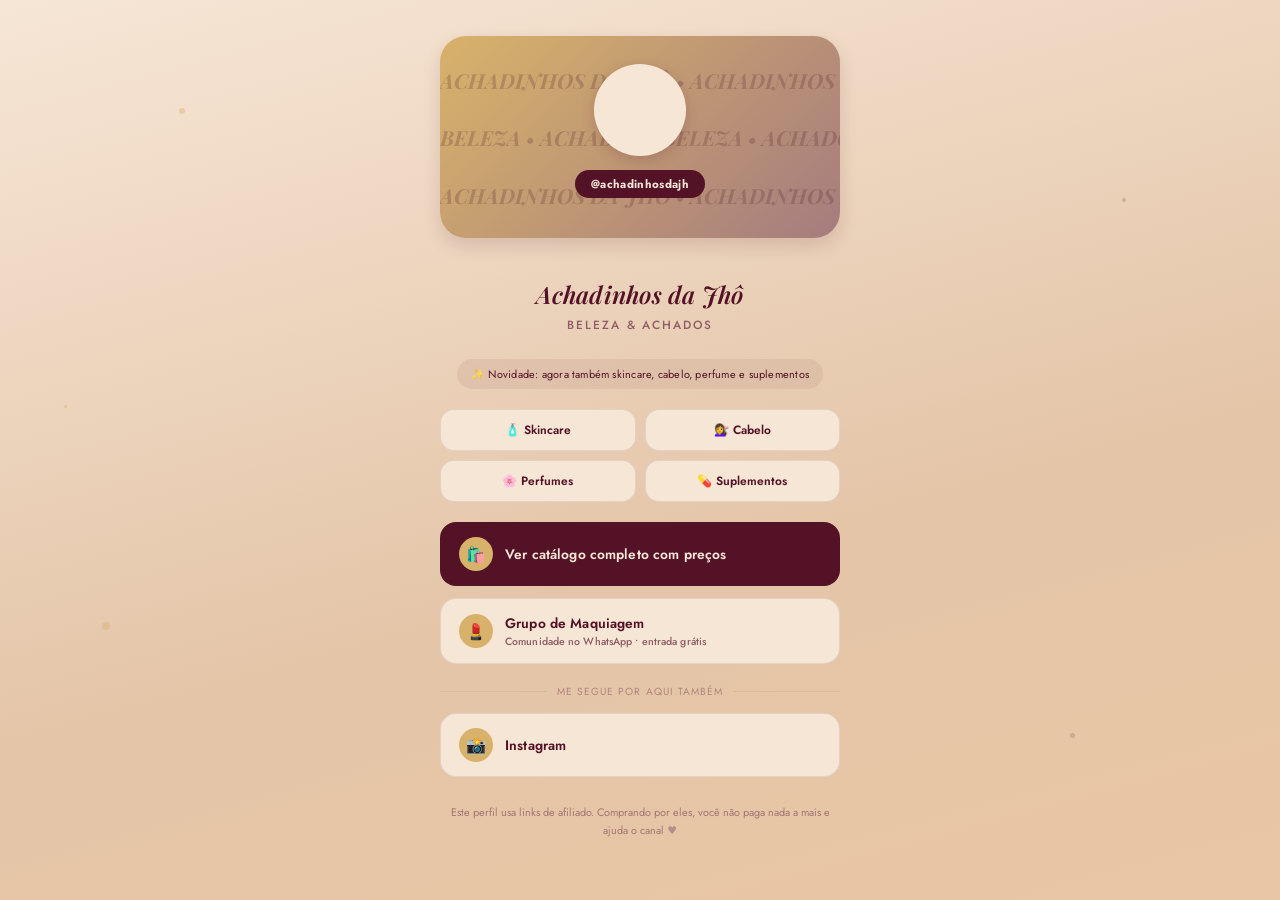
==== links.html @ 8ac6ec31 "Update links.html" ====
<!DOCTYPE html>
<html lang="pt-br">
<head>
<meta charset="UTF-8">
<meta name="viewport" content="width=device-width, initial-scale=1.0">
<title>Links</title>
<link rel="icon" href="logo.svg" type="image/svg+xml">
<link rel="stylesheet" href="https://fonts.googleapis.com/css2?family=Playfair+Display:ital,wght@0,600;0,700;1,600&family=Jost:wght@400;500;600&display=swap">
<style>
  :root {
    --rose: #a57c7e;
    --clay: #8d5c64;
    --sand: #e4c5a8;
    --burgundy: #541226;
    --burgundy-deep: #3f0e1d;
    --cream: #f6e6d6;
    --gold: #d8b26a;
  }
  * { box-sizing: border-box; }
  body {
    margin: 0;
    min-height: 100vh;
    font-family: 'Jost', 'Segoe UI', system-ui, -apple-system, Roboto, sans-serif;
    background: linear-gradient(165deg, var(--cream) 0%, var(--sand) 60%, #e9c6a4 100%);
    display: flex;
    justify-content: center;
    padding: 36px 18px 40px;
    position: relative;
    overflow-x: hidden;
  }

  /* particulas flutuantes decorativas */
  .sparkle {
    position: fixed;
    border-radius: 50%;
    background: var(--gold);
    opacity: 0.4;
    pointer-events: none;
    animation: floaty 7s ease-in-out infinite;
  }
  .sparkle.s1 { width: 6px; height: 6px; top: 12%; left: 14%; animation-delay: 0s; }
  .sparkle.s2 { width: 4px; height: 4px; top: 22%; right: 12%; animation-delay: 1.4s; background: var(--rose); }
  .sparkle.s3 { width: 8px; height: 8px; bottom: 30%; left: 8%; animation-delay: 2.6s; }
  .sparkle.s4 { width: 5px; height: 5px; bottom: 18%; right: 16%; animation-delay: .8s; background: var(--rose); }
  .sparkle.s5 { width: 3px; height: 3px; top: 45%; left: 5%; animation-delay: 3.5s; }
  @keyframes floaty {
    0%, 100% { transform: translateY(0) scale(1); opacity: 0.4; }
    50% { transform: translateY(-16px) scale(1.3); opacity: 0.75; }
  }

  .wrap { max-width: 400px; width: 100%; text-align: center; position: relative; z-index: 1; }

  /* cartao hero — leve, sem sombra pesada */
  .hero-card {
    position: relative;
    border-radius: 26px;
    overflow: hidden;
    background: linear-gradient(135deg, var(--gold) 0%, var(--rose) 100%);
    padding: 28px 0 40px;
    margin-bottom: 40px;
    box-shadow: 0 8px 18px rgba(84,18,38,0.14);
    opacity: 0;
    animation: cardIn .6s ease forwards;
  }
  .marquee-track {
    position: absolute;
    inset: 0;
    display: flex;
    flex-direction: column;
    justify-content: space-evenly;
    opacity: 0.2;
    pointer-events: none;
  }
  .marquee-row { display: flex; white-space: nowrap; animation: scrollX 16s linear infinite; }
  .marquee-row.reverse { animation-direction: reverse; animation-duration: 20s; }
  .marquee-row span {
    font-family: 'Playfair Display', serif;
    font-style: italic;
    font-weight: 700;
    font-size: 1.3rem;
    color: var(--burgundy-deep);
    padding-right: 28px;
  }
  @keyframes scrollX {
    0% { transform: translateX(0); }
    100% { transform: translateX(-50%); }
  }

  .avatar-ring {
    position: relative;
    width: 92px; height: 92px;
    margin: 0 auto 14px;
    border-radius: 50%;
    background: var(--cream);
    padding: 4px;
    box-shadow: 0 4px 14px rgba(84,18,38,0.18);
    animation: pulseRing 3s ease-in-out infinite;
  }
  @keyframes pulseRing {
    0%, 100% { box-shadow: 0 4px 14px rgba(84,18,38,0.18), 0 0 0 0 rgba(84,18,38,0.12); }
    50% { box-shadow: 0 4px 14px rgba(84,18,38,0.18), 0 0 0 9px rgba(84,18,38,0); }
  }
  .avatar-ring-inner {
    width: 100%; height: 100%;
    border-radius: 50%;
    background: var(--cream);
    display: flex; align-items: center; justify-content: center;
  }
  .avatar-ring-inner img { width: 58%; height: 58%; object-fit: contain; }

  .handle-badge {
    display: inline-block;
    background: var(--burgundy);
    color: var(--cream);
    font-weight: 700;
    font-size: 0.72rem;
    letter-spacing: 0.03em;
    padding: 6px 16px;
    border-radius: 999px;
    position: relative;
    z-index: 2;
  }

  h1 {
    color: var(--burgundy);
    font-family: 'Playfair Display', serif;
    font-style: italic;
    font-size: 1.5rem;
    font-weight: 600;
    margin: 20px 0 6px;
    letter-spacing: 0.01em;
    opacity: 0;
    animation: fadeUp .5s ease forwards;
    animation-delay: .1s;
  }
  p.sub {
    color: var(--clay);
    font-size: 0.74rem;
    letter-spacing: 0.16em;
    text-transform: uppercase;
    margin: 0 0 26px;
    font-weight: 500;
    opacity: 0;
    animation: fadeUp .5s ease forwards;
    animation-delay: .18s;
  }

  @keyframes fadeUp {
    from { opacity: 0; transform: translateY(10px); }
    to { opacity: 1; transform: translateY(0); }
  }
  @keyframes cardIn {
    from { opacity: 0; transform: scale(0.96); }
    to { opacity: 1; transform: scale(1); }
  }

  a.link-btn {
    display: flex;
    align-items: center;
    gap: 12px;
    background: var(--cream);
    color: var(--burgundy);
    text-decoration: none;
    padding: 14px 18px;
    border: 1px solid rgba(84, 18, 38, 0.1);
    border-radius: 16px;
    font-size: 0.86rem;
    font-weight: 600;
    letter-spacing: 0.01em;
    margin-bottom: 12px;
    text-align: left;
    position: relative;
    transition: transform .15s ease, background .15s ease;
    opacity: 0;
    animation: fadeUp .5s ease forwards;
  }
  a.link-btn:hover {
    background: #fbf1e6;
    transform: translateY(-2px);
  }
  a.link-btn .icon {
    width: 34px; height: 34px;
    min-width: 34px;
    border-radius: 50%;
    background: var(--gold);
    display: flex; align-items: center; justify-content: center;
    font-size: 1rem;
  }
  a.link-btn .label-sub {
    display: block;
    font-size: 0.66rem;
    font-weight: 500;
    color: var(--clay);
    text-transform: none;
    letter-spacing: 0.01em;
    margin-top: 1px;
  }
  a.link-btn.primary {
    background: var(--burgundy);
    color: var(--cream);
    border-color: transparent;
  }
  a.link-btn.primary .icon { background: var(--gold); }
  a.link-btn.primary .label-sub { color: var(--sand); }

  .divider {
    display: flex; align-items: center; gap: 10px;
    color: var(--clay);
    opacity: 0.6;
    font-size: 0.64rem;
    letter-spacing: 0.1em;
    text-transform: uppercase;
    margin: 20px 0 14px;
  }
  .divider::before, .divider::after {
    content: ""; flex: 1; height: 1px;
    background: rgba(84,18,38,0.12);
  }

  footer {
    color: var(--clay);
    opacity: 0.75;
    font-size: 0.68rem;
    margin-top: 26px;
    line-height: 1.7;
  }
  footer .heart { color: var(--rose); }

  .niche-banner {
    display: inline-block;
    background: rgba(84, 18, 38, 0.07);
    color: var(--burgundy);
    font-size: 0.68rem;
    letter-spacing: 0.02em;
    padding: 7px 14px;
    border-radius: 999px;
    margin-bottom: 20px;
    opacity: 0;
    animation: fadeUp .5s ease forwards;
    animation-delay: .24s;
  }

  .cat-grid {
    display: grid;
    grid-template-columns: 1fr 1fr;
    gap: 9px;
    margin-bottom: 20px;
  }
  a.cat-chip {
    display: flex;
    align-items: center;
    justify-content: center;
    gap: 7px;
    background: var(--cream);
    color: var(--burgundy);
    text-decoration: none;
    padding: 11px 8px;
    border: 1px solid rgba(84, 18, 38, 0.1);
    border-radius: 14px;
    font-size: 0.75rem;
    font-weight: 600;
    transition: transform .15s ease, background .15s ease;
    opacity: 0;
    animation: fadeUp .5s ease forwards;
  }
  a.cat-chip:hover {
    background: #fbf1e6;
    transform: translateY(-2px);
  }
</style>
</head>
<body>
  <div class="sparkle s1"></div>
  <div class="sparkle s2"></div>
  <div class="sparkle s3"></div>
  <div class="sparkle s4"></div>
  <div class="sparkle s5"></div>

  <div class="wrap">
    <div class="hero-card">
      <div class="marquee-track">
        <div class="marquee-row"><span>ACHADINHOS DA JHÔ • ACHADINHOS DA JHÔ • </span><span>ACHADINHOS DA JHÔ • ACHADINHOS DA JHÔ • </span></div>
        <div class="marquee-row reverse"><span>BELEZA • ACHADOS • BELEZA • ACHADOS • </span><span>BELEZA • ACHADOS • BELEZA • ACHADOS • </span></div>
        <div class="marquee-row"><span>ACHADINHOS DA JHÔ • ACHADINHOS DA JHÔ • </span><span>ACHADINHOS DA JHÔ • ACHADINHOS DA JHÔ • </span></div>
      </div>

      <div class="avatar-ring">
        <div class="avatar-ring-inner">
          <img src="logo-header.svg" alt="Logo">
        </div>
      </div>
      <span class="handle-badge" id="handle-badge">@achadinhosdajho</span>
    </div>

    <h1 id="site-name">Achadinhos da Jhô</h1>
    <p class="sub">beleza &amp; achados</p>

    <div class="niche-banner">✨ Novidade: agora também skincare, cabelo, perfume e suplementos</div>

    <div class="cat-grid">
      <a class="cat-chip" style="animation-delay:.30s" href="index.html?cat=skincare">🧴 Skincare</a>
      <a class="cat-chip" style="animation-delay:.35s" href="index.html?cat=cabelo">💇‍♀️ Cabelo</a>
      <a class="cat-chip" style="animation-delay:.40s" href="index.html?cat=perfume">🌸 Perfumes</a>
      <a class="cat-chip" style="animation-delay:.45s" href="index.html?cat=suplementos">💊 Suplementos</a>
    </div>

    <a class="link-btn primary" style="animation-delay:.5s" id="link-site" href="index.html">
      <span class="icon">🛍️</span>
      <span>Ver catálogo completo com preços</span>
    </a>
    <a class="link-btn" style="animation-delay:.56s" id="link-whatsapp" href="#" target="_blank">
      <span class="icon">💄</span>
      <span>Grupo de Maquiagem<span class="label-sub">Comunidade no WhatsApp • entrada grátis</span></span>
    </a>

    <div class="divider">me segue por aqui também</div>

    <a class="link-btn" style="animation-delay:.62s" id="link-instagram" href="#" target="_blank">
      <span class="icon">📸</span> Instagram
    </a>
    <a class="link-btn" style="animation-delay:.68s" id="link-tiktok" href="#" target="_blank">
      <span class="icon">🎀</span> TikTok
    </a>

    <footer>Este perfil usa links de afiliado. Comprando por eles, você não paga nada a mais e ajuda o canal <span class="heart">♥</span></footer>
  </div>

<script src="config.js"></script>
<script>
  document.getElementById("site-name").textContent = SITE_CONFIG.siteName;
  document.getElementById("link-whatsapp").href = SITE_CONFIG.whatsappGroupUrl;
  document.getElementById("link-instagram").href = SITE_CONFIG.instagramUrl;
  var handleFromName = "@" + (SITE_CONFIG.siteName || "achadinhosdajho").toLowerCase().replace(/[^a-z0-9]/g, "");
  document.getElementById("handle-badge").textContent = handleFromName;

  var tiktokBtn = document.getElementById("link-tiktok");
  tiktokBtn.style.display = "none";
  if (SITE_CONFIG.tiktokUrl && SITE_CONFIG.tiktokUrl.indexOf("COLOQUE-SEU-USUARIO-AQUI") === -1) {
    tiktokBtn.href = SITE_CONFIG.tiktokUrl;
    tiktokBtn.style.display = "flex";
  }
</script>
</body>
</html>
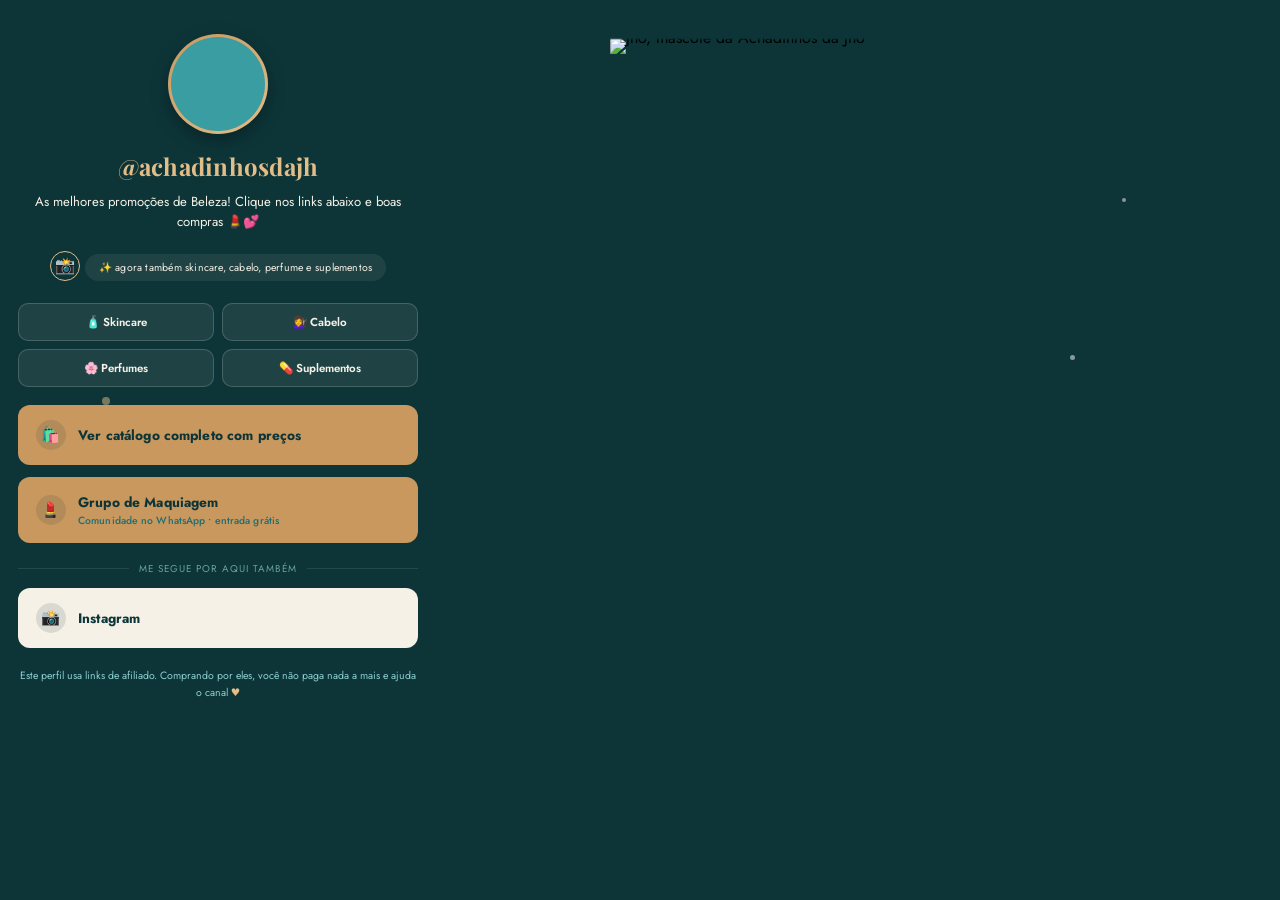
==== commit e170d962: "Update links.html" ====
--- a/links.html
+++ b/links.html
@@ -8,141 +8,101 @@
 <link rel="stylesheet" href="https://fonts.googleapis.com/css2?family=Playfair+Display:ital,wght@0,600;0,700;1,600&family=Jost:wght@400;500;600&display=swap">
 <style>
   :root {
-    --rose: #a57c7e;
-    --clay: #8d5c64;
-    --sand: #e4c5a8;
-    --burgundy: #541226;
-    --burgundy-deep: #3f0e1d;
-    --cream: #f6e6d6;
-    --gold: #d8b26a;
+    --teal-deep: #0d3538;
+    --teal: #1f6e73;
+    --teal-mid: #3a9da2;
+    --teal-light: #8ecfd1;
+    --gold: #c9985f;
+    --gold-light: #e3bd88;
+    --cream: #f6f1e6;
+    --ink: #0c2426;
   }
   * { box-sizing: border-box; }
   body {
     margin: 0;
     min-height: 100vh;
     font-family: 'Jost', 'Segoe UI', system-ui, -apple-system, Roboto, sans-serif;
-    background: linear-gradient(165deg, var(--cream) 0%, var(--sand) 60%, #e9c6a4 100%);
+    background: var(--teal-deep);
     display: flex;
     justify-content: center;
-    padding: 36px 18px 40px;
+    padding: 34px 18px 0;
     position: relative;
     overflow-x: hidden;
   }
 
-  /* particulas flutuantes decorativas */
   .sparkle {
     position: fixed;
     border-radius: 50%;
-    background: var(--gold);
-    opacity: 0.4;
+    background: var(--gold-light);
+    opacity: 0.5;
     pointer-events: none;
     animation: floaty 7s ease-in-out infinite;
   }
   .sparkle.s1 { width: 6px; height: 6px; top: 12%; left: 14%; animation-delay: 0s; }
-  .sparkle.s2 { width: 4px; height: 4px; top: 22%; right: 12%; animation-delay: 1.4s; background: var(--rose); }
-  .sparkle.s3 { width: 8px; height: 8px; bottom: 30%; left: 8%; animation-delay: 2.6s; }
-  .sparkle.s4 { width: 5px; height: 5px; bottom: 18%; right: 16%; animation-delay: .8s; background: var(--rose); }
-  .sparkle.s5 { width: 3px; height: 3px; top: 45%; left: 5%; animation-delay: 3.5s; }
+  .sparkle.s2 { width: 4px; height: 4px; top: 22%; right: 12%; animation-delay: 1.4s; background: #fff; }
+  .sparkle.s3 { width: 8px; height: 8px; bottom: 55%; left: 8%; animation-delay: 2.6s; }
+  .sparkle.s4 { width: 5px; height: 5px; bottom: 60%; right: 16%; animation-delay: .8s; background: #fff; }
   @keyframes floaty {
-    0%, 100% { transform: translateY(0) scale(1); opacity: 0.4; }
-    50% { transform: translateY(-16px) scale(1.3); opacity: 0.75; }
+    0%, 100% { transform: translateY(0) scale(1); opacity: 0.5; }
+    50% { transform: translateY(-16px) scale(1.3); opacity: 0.85; }
   }
 
   .wrap { max-width: 400px; width: 100%; text-align: center; position: relative; z-index: 1; }
 
-  /* cartao hero — leve, sem sombra pesada */
-  .hero-card {
-    position: relative;
-    border-radius: 26px;
-    overflow: hidden;
-    background: linear-gradient(135deg, var(--gold) 0%, var(--rose) 100%);
-    padding: 28px 0 40px;
-    margin-bottom: 40px;
-    box-shadow: 0 8px 18px rgba(84,18,38,0.14);
+  /* avatar circular com o video dela */
+  .avatar-ring {
+    width: 100px; height: 100px;
+    margin: 0 auto 16px;
+    border-radius: 50%;
+    padding: 3px;
+    background: linear-gradient(140deg, var(--gold), var(--gold-light));
+    box-shadow: 0 6px 18px rgba(0,0,0,0.3);
     opacity: 0;
     animation: cardIn .6s ease forwards;
-  }
-  .marquee-track {
-    position: absolute;
-    inset: 0;
-    display: flex;
-    flex-direction: column;
-    justify-content: space-evenly;
-    opacity: 0.2;
-    pointer-events: none;
-  }
-  .marquee-row { display: flex; white-space: nowrap; animation: scrollX 16s linear infinite; }
-  .marquee-row.reverse { animation-direction: reverse; animation-duration: 20s; }
-  .marquee-row span {
-    font-family: 'Playfair Display', serif;
-    font-style: italic;
-    font-weight: 700;
-    font-size: 1.3rem;
-    color: var(--burgundy-deep);
-    padding-right: 28px;
-  }
-  @keyframes scrollX {
-    0% { transform: translateX(0); }
-    100% { transform: translateX(-50%); }
-  }
-
-  .avatar-ring {
-    position: relative;
-    width: 92px; height: 92px;
-    margin: 0 auto 14px;
-    border-radius: 50%;
-    background: var(--cream);
-    padding: 4px;
-    box-shadow: 0 4px 14px rgba(84,18,38,0.18);
-    animation: pulseRing 3s ease-in-out infinite;
-  }
-  @keyframes pulseRing {
-    0%, 100% { box-shadow: 0 4px 14px rgba(84,18,38,0.18), 0 0 0 0 rgba(84,18,38,0.12); }
-    50% { box-shadow: 0 4px 14px rgba(84,18,38,0.18), 0 0 0 9px rgba(84,18,38,0); }
   }
   .avatar-ring-inner {
     width: 100%; height: 100%;
     border-radius: 50%;
-    background: var(--cream);
-    display: flex; align-items: center; justify-content: center;
-  }
-  .avatar-ring-inner img { width: 58%; height: 58%; object-fit: contain; }
-
-  .handle-badge {
-    display: inline-block;
-    background: var(--burgundy);
+    overflow: hidden;
+    background: var(--teal-mid);
+  }
+  .avatar-ring-inner video {
+    width: 100%; height: 100%;
+    object-fit: cover;
+  }
+
+  h1 {
+    color: var(--gold-light);
+    font-family: 'Playfair Display', serif;
+    font-weight: 700;
+    font-size: 1.5rem;
+    margin: 0 0 10px;
+    letter-spacing: 0.01em;
+    opacity: 0;
+    animation: fadeUp .5s ease forwards;
+    animation-delay: .12s;
+  }
+  p.sub {
     color: var(--cream);
-    font-weight: 700;
-    font-size: 0.72rem;
-    letter-spacing: 0.03em;
-    padding: 6px 16px;
-    border-radius: 999px;
-    position: relative;
-    z-index: 2;
-  }
-
-  h1 {
-    color: var(--burgundy);
-    font-family: 'Playfair Display', serif;
-    font-style: italic;
-    font-size: 1.5rem;
-    font-weight: 600;
-    margin: 20px 0 6px;
-    letter-spacing: 0.01em;
-    opacity: 0;
-    animation: fadeUp .5s ease forwards;
-    animation-delay: .1s;
-  }
-  p.sub {
-    color: var(--clay);
-    font-size: 0.74rem;
-    letter-spacing: 0.16em;
-    text-transform: uppercase;
-    margin: 0 0 26px;
-    font-weight: 500;
-    opacity: 0;
+    opacity: 0;
+    font-size: 0.82rem;
+    line-height: 1.55;
+    margin: 0 0 18px;
+    font-weight: 400;
     animation: fadeUp .5s ease forwards;
     animation-delay: .18s;
+  }
+  .ig-icon {
+    display: inline-flex;
+    width: 30px; height: 30px;
+    border-radius: 50%;
+    border: 1.5px solid var(--gold-light);
+    align-items: center; justify-content: center;
+    color: var(--gold-light);
+    margin-bottom: 22px;
+    opacity: 0;
+    animation: fadeUp .5s ease forwards;
+    animation-delay: .22s;
   }
 
   @keyframes fadeUp {
@@ -150,7 +110,7 @@
     to { opacity: 1; transform: translateY(0); }
   }
   @keyframes cardIn {
-    from { opacity: 0; transform: scale(0.96); }
+    from { opacity: 0; transform: scale(0.9); }
     to { opacity: 1; transform: scale(1); }
   }
 
@@ -158,14 +118,13 @@
     display: flex;
     align-items: center;
     gap: 12px;
-    background: var(--cream);
-    color: var(--burgundy);
+    background: var(--gold);
+    color: var(--teal-deep);
     text-decoration: none;
-    padding: 14px 18px;
-    border: 1px solid rgba(84, 18, 38, 0.1);
-    border-radius: 16px;
+    padding: 15px 18px;
+    border-radius: 12px;
     font-size: 0.86rem;
-    font-weight: 600;
+    font-weight: 700;
     letter-spacing: 0.01em;
     margin-bottom: 12px;
     text-align: left;
@@ -175,97 +134,110 @@
     animation: fadeUp .5s ease forwards;
   }
   a.link-btn:hover {
-    background: #fbf1e6;
+    background: var(--gold-light);
     transform: translateY(-2px);
   }
   a.link-btn .icon {
-    width: 34px; height: 34px;
-    min-width: 34px;
-    border-radius: 50%;
-    background: var(--gold);
+    width: 30px; height: 30px;
+    min-width: 30px;
+    border-radius: 50%;
+    background: rgba(13,53,56,0.12);
     display: flex; align-items: center; justify-content: center;
-    font-size: 1rem;
+    font-size: 0.95rem;
   }
   a.link-btn .label-sub {
     display: block;
-    font-size: 0.66rem;
+    font-size: 0.65rem;
     font-weight: 500;
-    color: var(--clay);
+    color: var(--teal);
     text-transform: none;
     letter-spacing: 0.01em;
     margin-top: 1px;
   }
-  a.link-btn.primary {
-    background: var(--burgundy);
-    color: var(--cream);
-    border-color: transparent;
-  }
-  a.link-btn.primary .icon { background: var(--gold); }
-  a.link-btn.primary .label-sub { color: var(--sand); }
+  a.link-btn.secondary {
+    background: var(--cream);
+  }
 
   .divider {
     display: flex; align-items: center; gap: 10px;
-    color: var(--clay);
-    opacity: 0.6;
-    font-size: 0.64rem;
+    color: var(--teal-light);
+    opacity: 0.7;
+    font-size: 0.62rem;
     letter-spacing: 0.1em;
     text-transform: uppercase;
-    margin: 20px 0 14px;
+    margin: 18px 0 12px;
   }
   .divider::before, .divider::after {
     content: ""; flex: 1; height: 1px;
-    background: rgba(84,18,38,0.12);
-  }
-
-  footer {
-    color: var(--clay);
-    opacity: 0.75;
-    font-size: 0.68rem;
-    margin-top: 26px;
-    line-height: 1.7;
-  }
-  footer .heart { color: var(--rose); }
+    background: rgba(246,241,230,0.15);
+  }
 
   .niche-banner {
     display: inline-block;
-    background: rgba(84, 18, 38, 0.07);
-    color: var(--burgundy);
-    font-size: 0.68rem;
+    background: rgba(246, 241, 230, 0.08);
+    color: var(--cream);
+    font-size: 0.66rem;
     letter-spacing: 0.02em;
-    padding: 7px 14px;
+    padding: 6px 14px;
     border-radius: 999px;
-    margin-bottom: 20px;
-    opacity: 0;
-    animation: fadeUp .5s ease forwards;
-    animation-delay: .24s;
+    margin-bottom: 16px;
+    opacity: 0;
+    animation: fadeUp .5s ease forwards;
+    animation-delay: .26s;
   }
 
   .cat-grid {
     display: grid;
     grid-template-columns: 1fr 1fr;
-    gap: 9px;
-    margin-bottom: 20px;
+    gap: 8px;
+    margin-bottom: 18px;
   }
   a.cat-chip {
     display: flex;
     align-items: center;
     justify-content: center;
-    gap: 7px;
-    background: var(--cream);
-    color: var(--burgundy);
+    gap: 6px;
+    background: rgba(246, 241, 230, 0.08);
+    color: var(--cream);
     text-decoration: none;
-    padding: 11px 8px;
-    border: 1px solid rgba(84, 18, 38, 0.1);
-    border-radius: 14px;
-    font-size: 0.75rem;
+    padding: 10px 8px;
+    border: 1px solid rgba(246, 241, 230, 0.18);
+    border-radius: 10px;
+    font-size: 0.72rem;
     font-weight: 600;
     transition: transform .15s ease, background .15s ease;
     opacity: 0;
     animation: fadeUp .5s ease forwards;
   }
   a.cat-chip:hover {
-    background: #fbf1e6;
+    background: rgba(246, 241, 230, 0.16);
     transform: translateY(-2px);
+  }
+
+  footer {
+    color: var(--teal-light);
+    font-size: 0.66rem;
+    margin: 20px 0 18px;
+    line-height: 1.6;
+    position: relative;
+    z-index: 2;
+  }
+  footer .heart { color: var(--gold-light); }
+
+  /* mascote no rodape, tipo um personagem "de pe" na cena */
+  .mascot-wrap {
+    width: 100%;
+    max-width: 460px;
+    margin: 4px auto 0;
+    position: relative;
+    line-height: 0;
+  }
+  .mascot-wrap img {
+    display: block;
+    width: 100%;
+    height: auto;
+    -webkit-mask-image: linear-gradient(to bottom, transparent 0%, #000 14%);
+    mask-image: linear-gradient(to bottom, transparent 0%, #000 14%);
   }
 </style>
 </head>
@@ -274,28 +246,21 @@
   <div class="sparkle s2"></div>
   <div class="sparkle s3"></div>
   <div class="sparkle s4"></div>
-  <div class="sparkle s5"></div>
 
   <div class="wrap">
-    <div class="hero-card">
-      <div class="marquee-track">
-        <div class="marquee-row"><span>ACHADINHOS DA JHÔ • ACHADINHOS DA JHÔ • </span><span>ACHADINHOS DA JHÔ • ACHADINHOS DA JHÔ • </span></div>
-        <div class="marquee-row reverse"><span>BELEZA • ACHADOS • BELEZA • ACHADOS • </span><span>BELEZA • ACHADOS • BELEZA • ACHADOS • </span></div>
-        <div class="marquee-row"><span>ACHADINHOS DA JHÔ • ACHADINHOS DA JHÔ • </span><span>ACHADINHOS DA JHÔ • ACHADINHOS DA JHÔ • </span></div>
+    <div class="avatar-ring">
+      <div class="avatar-ring-inner">
+        <video autoplay muted loop playsinline poster="mascote-jho.jpg">
+          <source src="mascote-jho.mp4" type="video/mp4">
+        </video>
       </div>
-
-      <div class="avatar-ring">
-        <div class="avatar-ring-inner">
-          <img src="logo-header.svg" alt="Logo">
-        </div>
-      </div>
-      <span class="handle-badge" id="handle-badge">@achadinhosdajho</span>
     </div>
 
-    <h1 id="site-name">Achadinhos da Jhô</h1>
-    <p class="sub">beleza &amp; achados</p>
-
-    <div class="niche-banner">✨ Novidade: agora também skincare, cabelo, perfume e suplementos</div>
+    <h1 id="site-name">@achadinhosdajho</h1>
+    <p class="sub">As melhores promoções de Beleza! Clique nos links abaixo e boas compras 💄💕</p>
+    <span class="ig-icon" id="link-instagram-icon">📸</span>
+
+    <div class="niche-banner">✨ agora também skincare, cabelo, perfume e suplementos</div>
 
     <div class="cat-grid">
       <a class="cat-chip" style="animation-delay:.30s" href="index.html?cat=skincare">🧴 Skincare</a>
@@ -304,7 +269,7 @@
       <a class="cat-chip" style="animation-delay:.45s" href="index.html?cat=suplementos">💊 Suplementos</a>
     </div>
 
-    <a class="link-btn primary" style="animation-delay:.5s" id="link-site" href="index.html">
+    <a class="link-btn" style="animation-delay:.5s" id="link-site" href="index.html">
       <span class="icon">🛍️</span>
       <span>Ver catálogo completo com preços</span>
     </a>
@@ -315,23 +280,26 @@
 
     <div class="divider">me segue por aqui também</div>
 
-    <a class="link-btn" style="animation-delay:.62s" id="link-instagram" href="#" target="_blank">
+    <a class="link-btn secondary" style="animation-delay:.62s" id="link-instagram" href="#" target="_blank">
       <span class="icon">📸</span> Instagram
     </a>
-    <a class="link-btn" style="animation-delay:.68s" id="link-tiktok" href="#" target="_blank">
+    <a class="link-btn secondary" style="animation-delay:.68s" id="link-tiktok" href="#" target="_blank">
       <span class="icon">🎀</span> TikTok
     </a>
 
     <footer>Este perfil usa links de afiliado. Comprando por eles, você não paga nada a mais e ajuda o canal <span class="heart">♥</span></footer>
   </div>
 
+  <div class="mascot-wrap">
+    <img src="mascote-jho.jpg" alt="Jhô, mascote da Achadinhos da Jhô">
+  </div>
+
 <script src="config.js"></script>
 <script>
-  document.getElementById("site-name").textContent = SITE_CONFIG.siteName;
+  document.getElementById("site-name").textContent = "@" + (SITE_CONFIG.siteName || "achadinhosdajho").toLowerCase().replace(/[^a-z0-9]/g, "");
   document.getElementById("link-whatsapp").href = SITE_CONFIG.whatsappGroupUrl;
   document.getElementById("link-instagram").href = SITE_CONFIG.instagramUrl;
-  var handleFromName = "@" + (SITE_CONFIG.siteName || "achadinhosdajho").toLowerCase().replace(/[^a-z0-9]/g, "");
-  document.getElementById("handle-badge").textContent = handleFromName;
+  document.getElementById("link-instagram-icon").onclick = function(){ window.open(SITE_CONFIG.instagramUrl, "_blank"); };
 
   var tiktokBtn = document.getElementById("link-tiktok");
   tiktokBtn.style.display = "none";
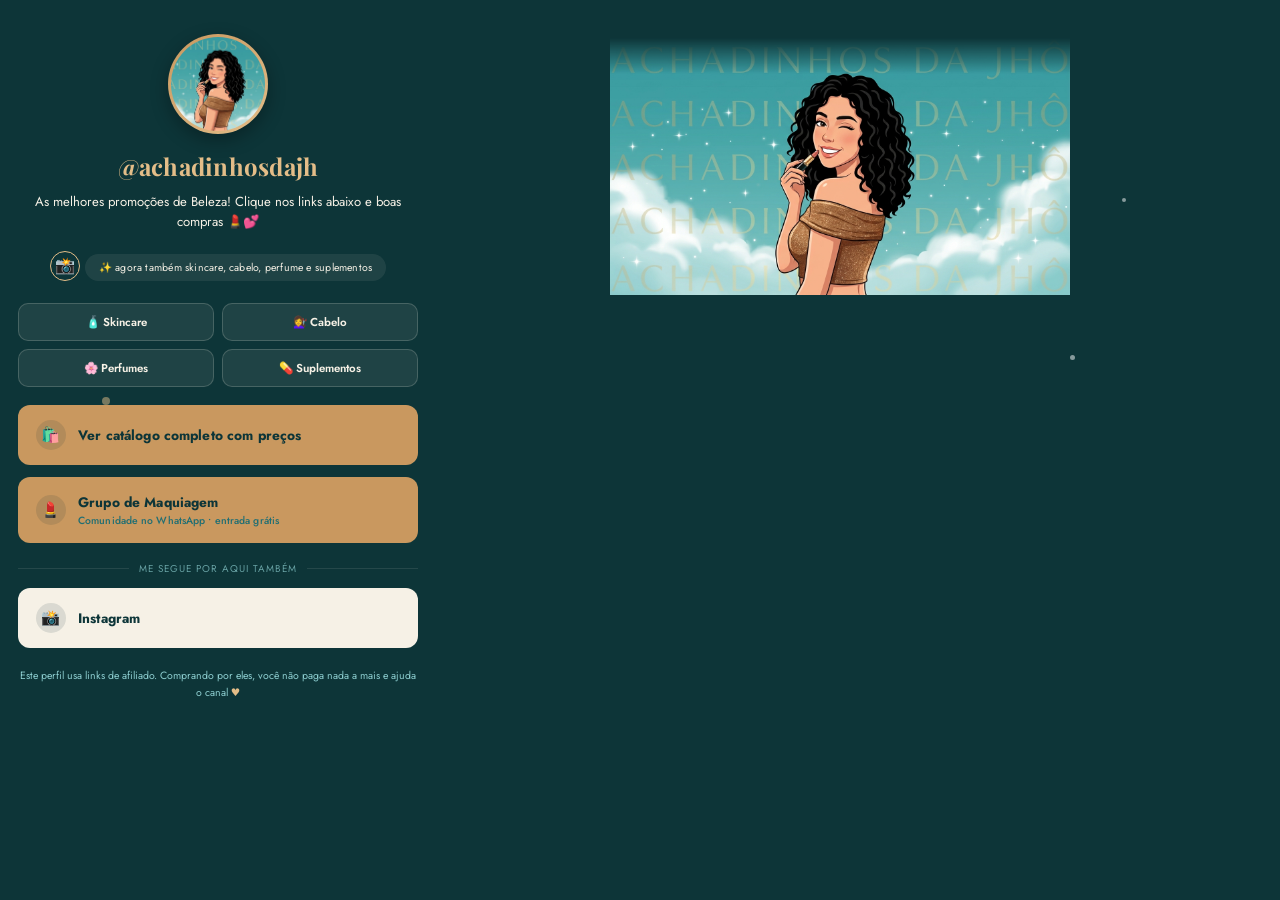
==== commit 81a85aee: "Update links.html" ====
--- a/links.html
+++ b/links.html
@@ -250,8 +250,8 @@
   <div class="wrap">
     <div class="avatar-ring">
       <div class="avatar-ring-inner">
-        <video autoplay muted loop playsinline poster="mascote-jho.jpg">
-          <source src="mascote-jho.mp4" type="video/mp4">
+        <video autoplay muted loop playsinline poster="Woman_holding_makeup_product_202608261349.jpeg">
+          <source src="Woman_applying_lipstick_and_winking_202608261352.mp4" type="video/mp4">
         </video>
       </div>
     </div>
@@ -291,7 +291,7 @@
   </div>
 
   <div class="mascot-wrap">
-    <img src="mascote-jho.jpg" alt="Jhô, mascote da Achadinhos da Jhô">
+    <img src="Woman_holding_makeup_product_202608261349.jpeg" alt="Jhô, mascote da Achadinhos da Jhô">
   </div>
 
 <script src="config.js"></script>
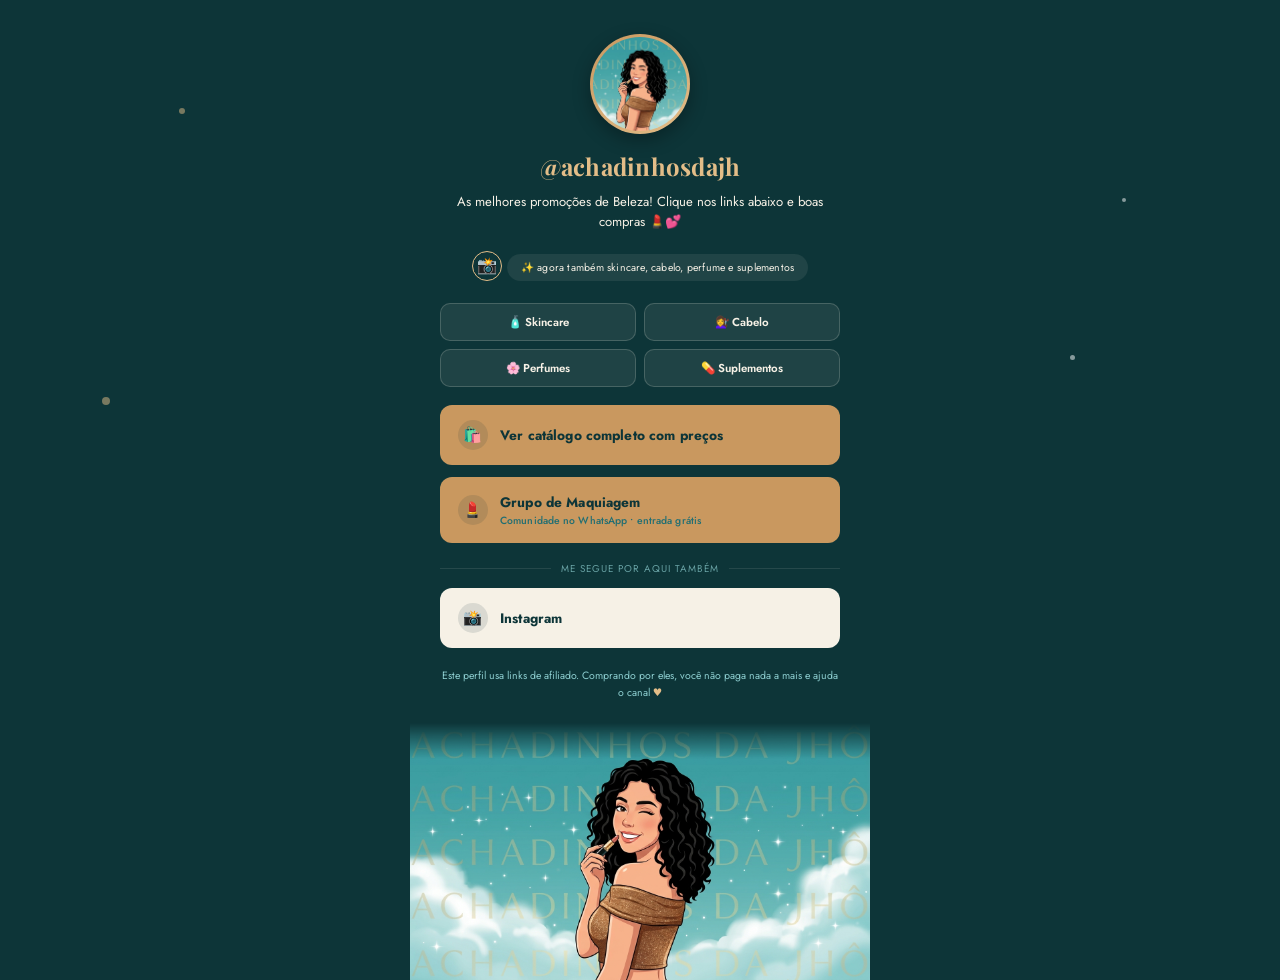
==== commit 976ce71f: "Update links.html" ====
--- a/links.html
+++ b/links.html
@@ -24,7 +24,9 @@
     font-family: 'Jost', 'Segoe UI', system-ui, -apple-system, Roboto, sans-serif;
     background: var(--teal-deep);
     display: flex;
-    justify-content: center;
+    flex-direction: column;
+    align-items: center;
+    justify-content: flex-start;
     padding: 34px 18px 0;
     position: relative;
     overflow-x: hidden;
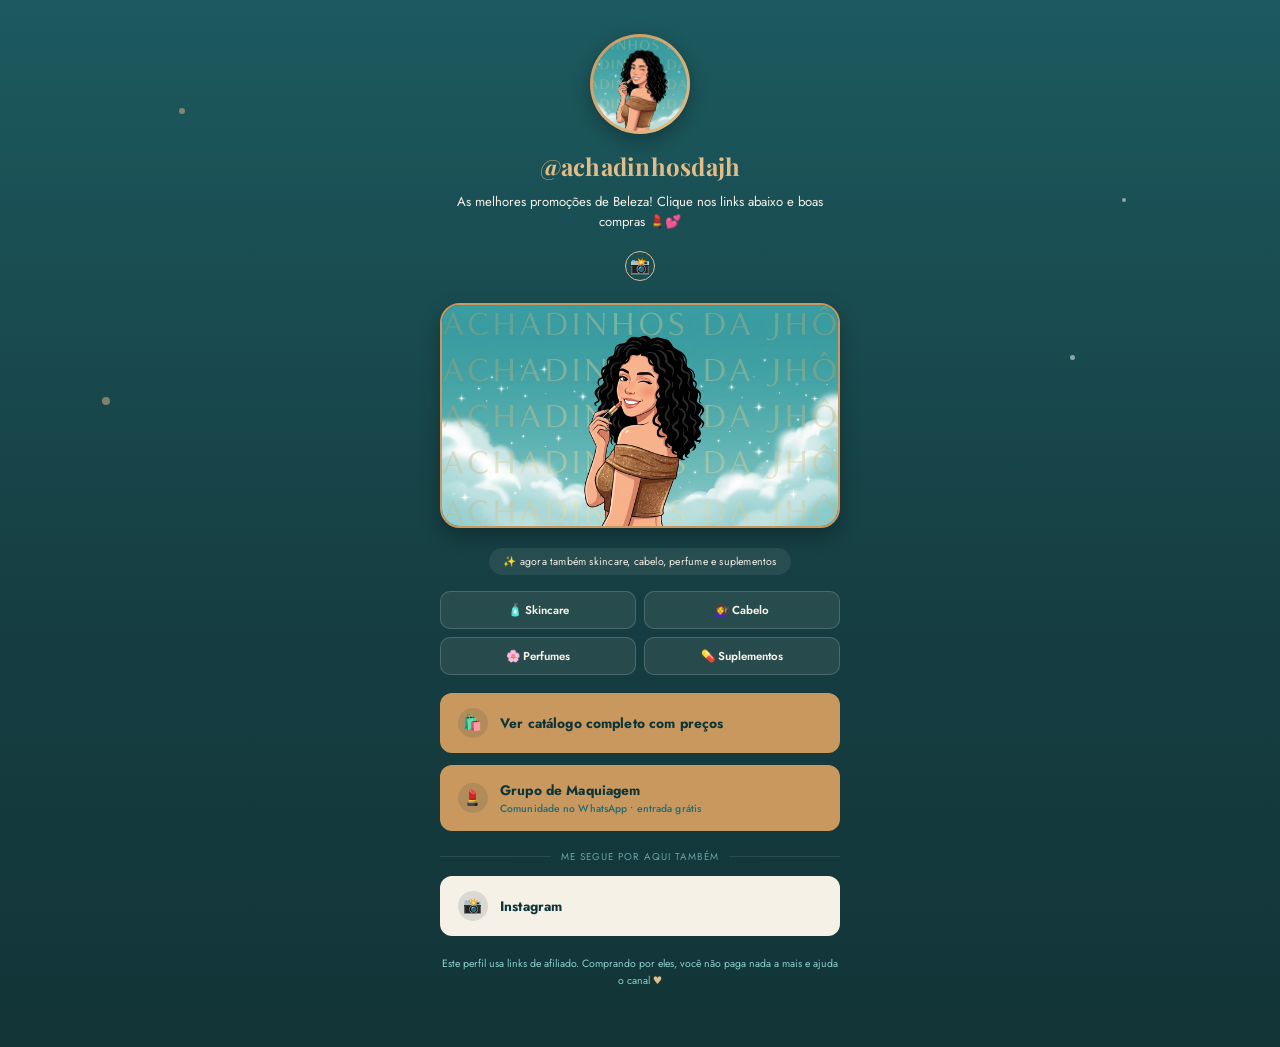
==== commit 2b16d2d9: "Update links.html" ====
--- a/links.html
+++ b/links.html
@@ -22,12 +22,12 @@
     margin: 0;
     min-height: 100vh;
     font-family: 'Jost', 'Segoe UI', system-ui, -apple-system, Roboto, sans-serif;
-    background: var(--teal-deep);
+    background: linear-gradient(180deg, #1c5a5f 0%, #163f43 55%, #123437 100%);
     display: flex;
     flex-direction: column;
     align-items: center;
     justify-content: flex-start;
-    padding: 34px 18px 0;
+    padding: 34px 18px 40px;
     position: relative;
     overflow-x: hidden;
   }
@@ -226,20 +226,23 @@
   }
   footer .heart { color: var(--gold-light); }
 
-  /* mascote no rodape, tipo um personagem "de pe" na cena */
-  .mascot-wrap {
+  /* mascote integrada no fluxo, como um banner da marca */
+  .mascot-card {
     width: 100%;
-    max-width: 460px;
-    margin: 4px auto 0;
-    position: relative;
+    border-radius: 20px;
+    overflow: hidden;
+    margin-bottom: 20px;
+    border: 2px solid var(--gold);
+    box-shadow: 0 8px 20px rgba(0,0,0,0.28);
+    opacity: 0;
+    animation: fadeUp .5s ease forwards;
+    animation-delay: .28s;
     line-height: 0;
   }
-  .mascot-wrap img {
+  .mascot-card img {
     display: block;
     width: 100%;
     height: auto;
-    -webkit-mask-image: linear-gradient(to bottom, transparent 0%, #000 14%);
-    mask-image: linear-gradient(to bottom, transparent 0%, #000 14%);
   }
 </style>
 </head>
@@ -262,6 +265,10 @@
     <p class="sub">As melhores promoções de Beleza! Clique nos links abaixo e boas compras 💄💕</p>
     <span class="ig-icon" id="link-instagram-icon">📸</span>
 
+    <div class="mascot-card">
+      <img src="Woman_holding_makeup_product_202608261349.jpeg" alt="Jhô, mascote da Achadinhos da Jhô">
+    </div>
+
     <div class="niche-banner">✨ agora também skincare, cabelo, perfume e suplementos</div>
 
     <div class="cat-grid">
@@ -292,10 +299,6 @@
     <footer>Este perfil usa links de afiliado. Comprando por eles, você não paga nada a mais e ajuda o canal <span class="heart">♥</span></footer>
   </div>
 
-  <div class="mascot-wrap">
-    <img src="Woman_holding_makeup_product_202608261349.jpeg" alt="Jhô, mascote da Achadinhos da Jhô">
-  </div>
-
 <script src="config.js"></script>
 <script>
   document.getElementById("site-name").textContent = "@" + (SITE_CONFIG.siteName || "achadinhosdajho").toLowerCase().replace(/[^a-z0-9]/g, "");
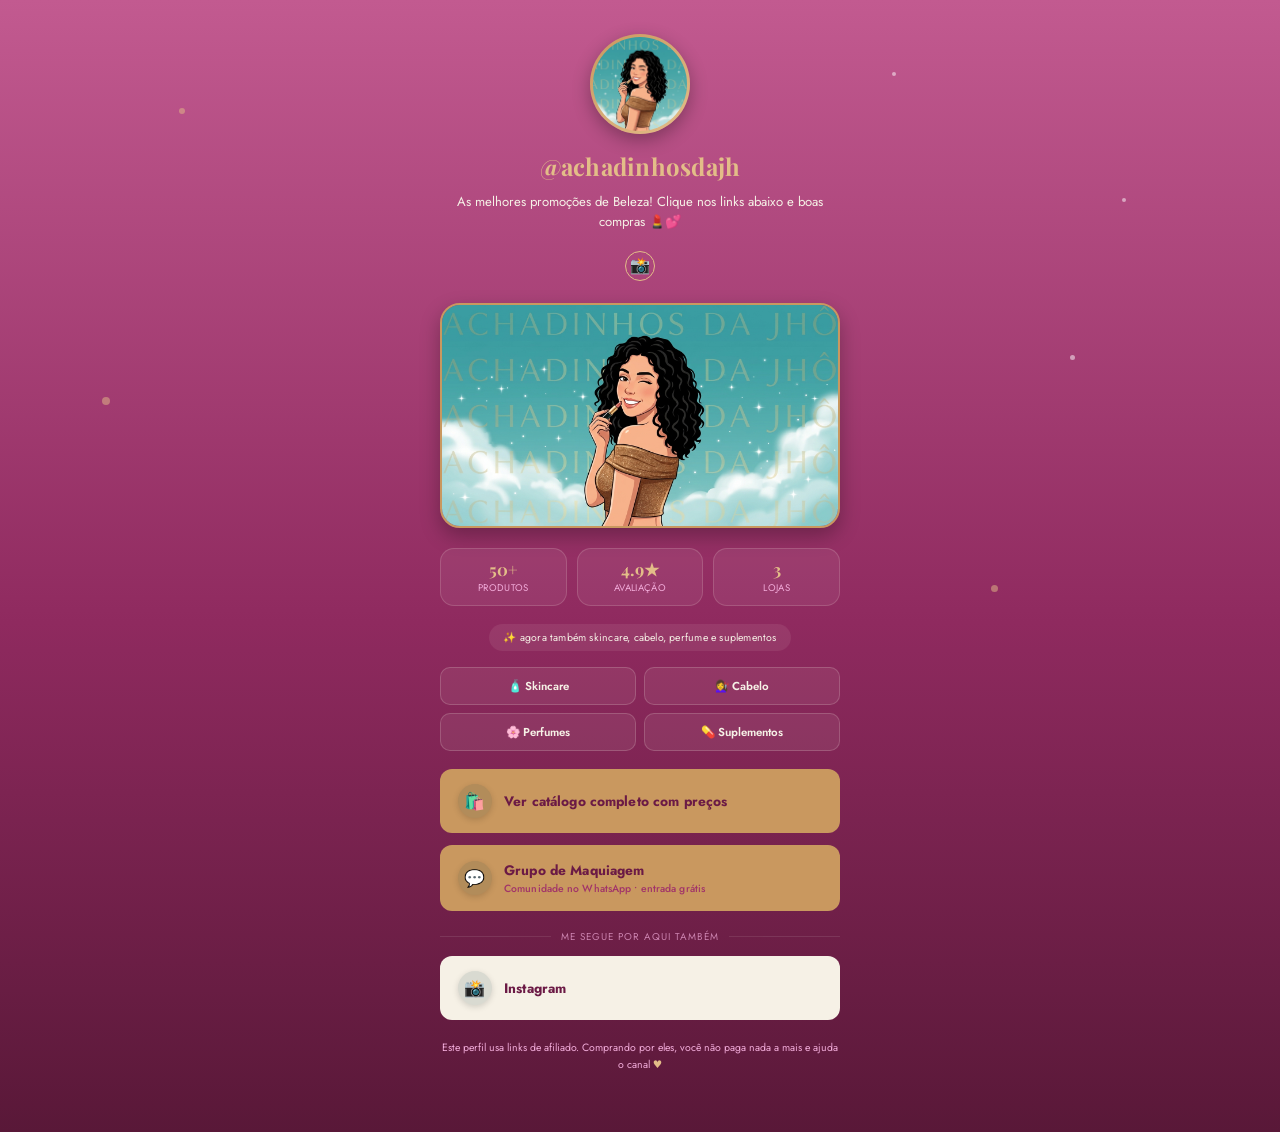
==== commit fb6738f2: "Update links.html" ====
--- a/links.html
+++ b/links.html
@@ -8,21 +8,21 @@
 <link rel="stylesheet" href="https://fonts.googleapis.com/css2?family=Playfair+Display:ital,wght@0,600;0,700;1,600&family=Jost:wght@400;500;600&display=swap">
 <style>
   :root {
-    --teal-deep: #0d3538;
-    --teal: #1f6e73;
-    --teal-mid: #3a9da2;
-    --teal-light: #8ecfd1;
+    --teal-deep: #6b1a45;
+    --teal: #a13369;
+    --teal-mid: #c4508a;
+    --teal-light: #f3addb;
     --gold: #c9985f;
     --gold-light: #e3bd88;
     --cream: #f6f1e6;
-    --ink: #0c2426;
+    --ink: #3a0f27;
   }
   * { box-sizing: border-box; }
   body {
     margin: 0;
     min-height: 100vh;
     font-family: 'Jost', 'Segoe UI', system-ui, -apple-system, Roboto, sans-serif;
-    background: linear-gradient(180deg, #1c5a5f 0%, #163f43 55%, #123437 100%);
+    background: linear-gradient(180deg, #c25a90 0%, #8f2a5f 55%, #591838 100%);
     display: flex;
     flex-direction: column;
     align-items: center;
@@ -44,6 +44,8 @@
   .sparkle.s2 { width: 4px; height: 4px; top: 22%; right: 12%; animation-delay: 1.4s; background: #fff; }
   .sparkle.s3 { width: 8px; height: 8px; bottom: 55%; left: 8%; animation-delay: 2.6s; }
   .sparkle.s4 { width: 5px; height: 5px; bottom: 60%; right: 16%; animation-delay: .8s; background: #fff; }
+  .sparkle.s5 { width: 7px; height: 7px; top: 65%; right: 22%; animation-delay: 1.9s; }
+  .sparkle.s6 { width: 4px; height: 4px; top: 8%; right: 30%; animation-delay: 3.1s; background: #fff; }
   @keyframes floaty {
     0%, 100% { transform: translateY(0) scale(1); opacity: 0.5; }
     50% { transform: translateY(-16px) scale(1.3); opacity: 0.85; }
@@ -140,13 +142,18 @@
     transform: translateY(-2px);
   }
   a.link-btn .icon {
-    width: 30px; height: 30px;
-    min-width: 30px;
+    width: 34px; height: 34px;
+    min-width: 34px;
     border-radius: 50%;
     background: rgba(13,53,56,0.12);
     display: flex; align-items: center; justify-content: center;
-    font-size: 0.95rem;
-  }
+    font-size: 1.05rem;
+    box-shadow: 0 2px 6px rgba(0,0,0,0.15);
+  }
+  .icon-shop { background: linear-gradient(135deg, var(--teal-deep), var(--teal)); color: var(--gold-light); }
+  .icon-whatsapp { background: linear-gradient(135deg, #25d366, #128c4c); color: #fff; }
+  .icon-instagram { background: linear-gradient(135deg, #f58529, #dd2a7b, #8134af, #515bd4); color: #fff; }
+  .icon-tiktok { background: linear-gradient(135deg, #000, #333); color: #fff; }
   a.link-btn .label-sub {
     display: block;
     font-size: 0.65rem;
@@ -186,6 +193,38 @@
     opacity: 0;
     animation: fadeUp .5s ease forwards;
     animation-delay: .26s;
+  }
+
+  .stats-row {
+    display: flex;
+    justify-content: center;
+    gap: 10px;
+    margin-bottom: 18px;
+    opacity: 0;
+    animation: fadeUp .5s ease forwards;
+    animation-delay: .24s;
+  }
+  .stat-pill {
+    flex: 1;
+    background: rgba(246, 241, 230, 0.07);
+    border: 1px solid rgba(246, 241, 230, 0.16);
+    border-radius: 14px;
+    padding: 10px 6px;
+  }
+  .stat-pill strong {
+    display: block;
+    color: var(--gold-light);
+    font-family: 'Playfair Display', serif;
+    font-size: 1.05rem;
+    line-height: 1.2;
+  }
+  .stat-pill span {
+    display: block;
+    color: var(--teal-light);
+    font-size: 0.6rem;
+    letter-spacing: 0.04em;
+    text-transform: uppercase;
+    margin-top: 2px;
   }
 
   .cat-grid {
@@ -251,6 +290,8 @@
   <div class="sparkle s2"></div>
   <div class="sparkle s3"></div>
   <div class="sparkle s4"></div>
+  <div class="sparkle s5"></div>
+  <div class="sparkle s6"></div>
 
   <div class="wrap">
     <div class="avatar-ring">
@@ -269,6 +310,12 @@
       <img src="Woman_holding_makeup_product_202608261349.jpeg" alt="Jhô, mascote da Achadinhos da Jhô">
     </div>
 
+    <div class="stats-row">
+      <div class="stat-pill"><strong>50+</strong><span>Produtos</span></div>
+      <div class="stat-pill"><strong>4.9★</strong><span>Avaliação</span></div>
+      <div class="stat-pill"><strong>3</strong><span>Lojas</span></div>
+    </div>
+
     <div class="niche-banner">✨ agora também skincare, cabelo, perfume e suplementos</div>
 
     <div class="cat-grid">
@@ -279,21 +326,21 @@
     </div>
 
     <a class="link-btn" style="animation-delay:.5s" id="link-site" href="index.html">
-      <span class="icon">🛍️</span>
+      <span class="icon icon-shop">🛍️</span>
       <span>Ver catálogo completo com preços</span>
     </a>
     <a class="link-btn" style="animation-delay:.56s" id="link-whatsapp" href="#" target="_blank">
-      <span class="icon">💄</span>
+      <span class="icon icon-whatsapp">💬</span>
       <span>Grupo de Maquiagem<span class="label-sub">Comunidade no WhatsApp • entrada grátis</span></span>
     </a>
 
     <div class="divider">me segue por aqui também</div>
 
     <a class="link-btn secondary" style="animation-delay:.62s" id="link-instagram" href="#" target="_blank">
-      <span class="icon">📸</span> Instagram
+      <span class="icon icon-instagram">📸</span> Instagram
     </a>
     <a class="link-btn secondary" style="animation-delay:.68s" id="link-tiktok" href="#" target="_blank">
-      <span class="icon">🎀</span> TikTok
+      <span class="icon icon-tiktok">🎵</span> TikTok
     </a>
 
     <footer>Este perfil usa links de afiliado. Comprando por eles, você não paga nada a mais e ajuda o canal <span class="heart">♥</span></footer>
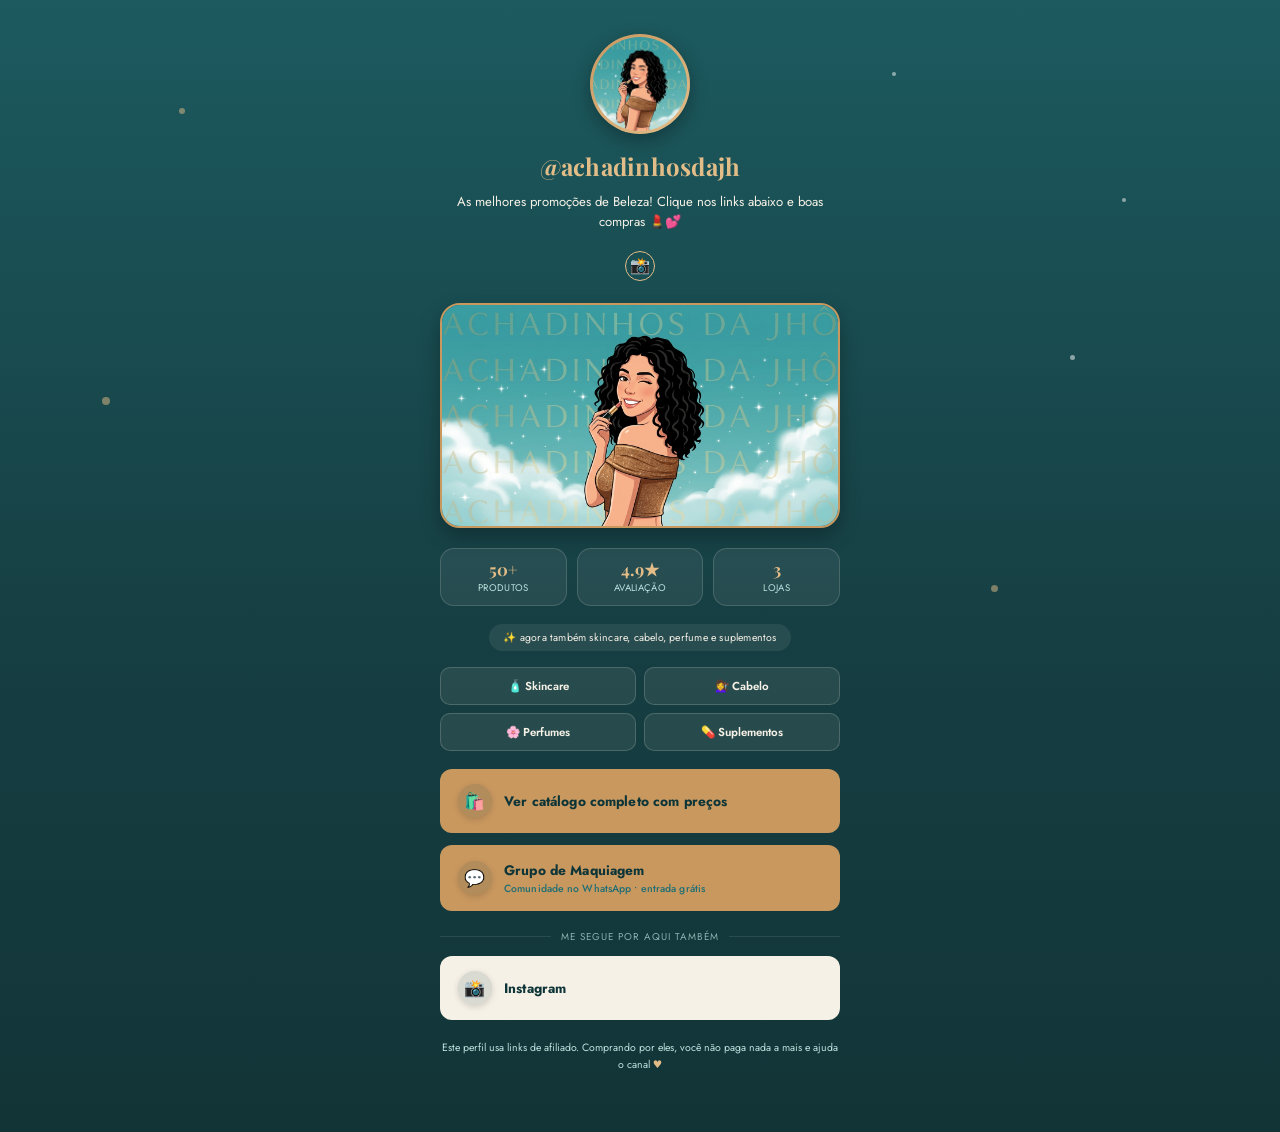
==== commit fde5ee66: "Update links.html" ====
--- a/links.html
+++ b/links.html
@@ -8,21 +8,21 @@
 <link rel="stylesheet" href="https://fonts.googleapis.com/css2?family=Playfair+Display:ital,wght@0,600;0,700;1,600&family=Jost:wght@400;500;600&display=swap">
 <style>
   :root {
-    --teal-deep: #6b1a45;
-    --teal: #a13369;
-    --teal-mid: #c4508a;
-    --teal-light: #f3addb;
+    --teal-deep: #0d3538;
+    --teal: #1f6e73;
+    --teal-mid: #3a9da2;
+    --teal-light: #bfe3e0;
     --gold: #c9985f;
     --gold-light: #e3bd88;
     --cream: #f6f1e6;
-    --ink: #3a0f27;
+    --ink: #12201f;
   }
   * { box-sizing: border-box; }
   body {
     margin: 0;
     min-height: 100vh;
     font-family: 'Jost', 'Segoe UI', system-ui, -apple-system, Roboto, sans-serif;
-    background: linear-gradient(180deg, #c25a90 0%, #8f2a5f 55%, #591838 100%);
+    background: linear-gradient(180deg, #1c5a5f 0%, #163f43 55%, #123437 100%);
     display: flex;
     flex-direction: column;
     align-items: center;
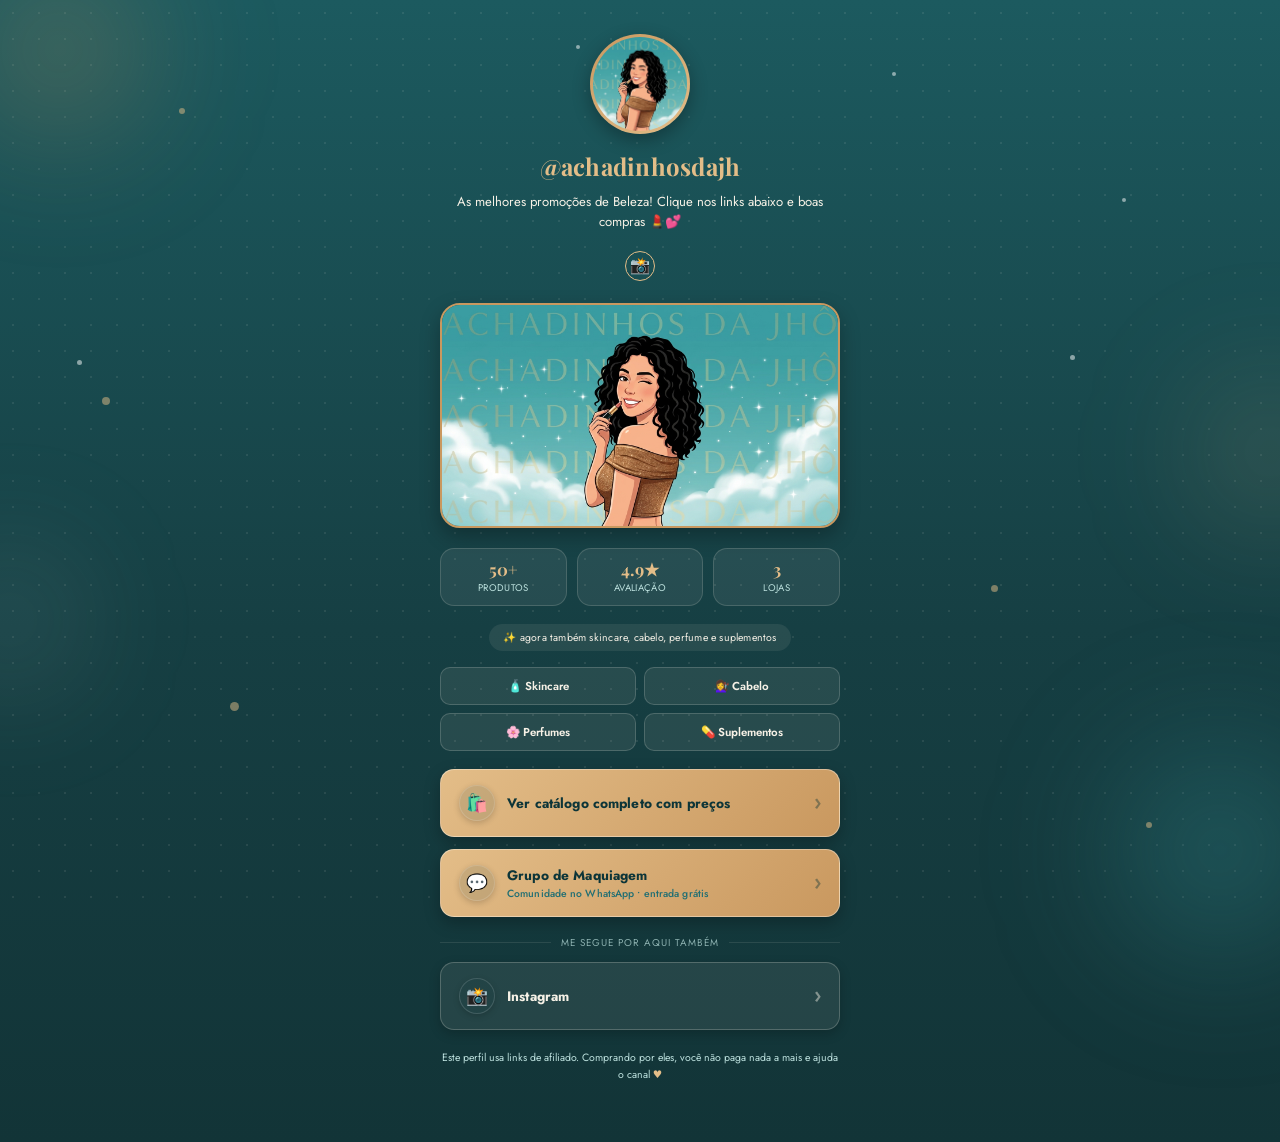
==== commit e54aecac: "Update links.html" ====
--- a/links.html
+++ b/links.html
@@ -32,6 +32,28 @@
     overflow-x: hidden;
   }
 
+  .glow {
+    position: fixed;
+    border-radius: 50%;
+    filter: blur(60px);
+    pointer-events: none;
+    z-index: 0;
+  }
+  .glow.g1 { width: 260px; height: 260px; top: -80px; left: -70px; background: radial-gradient(circle, rgba(201,152,95,0.35), transparent 70%); }
+  .glow.g2 { width: 300px; height: 300px; bottom: -100px; right: -90px; background: radial-gradient(circle, rgba(58,157,162,0.4), transparent 70%); }
+  .glow.g3 { width: 220px; height: 220px; top: 38%; right: -100px; background: radial-gradient(circle, rgba(227,189,136,0.22), transparent 70%); }
+  .glow.g4 { width: 200px; height: 200px; bottom: 20%; left: -90px; background: radial-gradient(circle, rgba(191,227,224,0.18), transparent 70%); }
+
+  body::before {
+    content: "";
+    position: fixed;
+    inset: 0;
+    background-image: radial-gradient(rgba(246,241,230,0.09) 1px, transparent 1px);
+    background-size: 26px 26px;
+    pointer-events: none;
+    z-index: 0;
+  }
+
   .sparkle {
     position: fixed;
     border-radius: 50%;
@@ -39,6 +61,7 @@
     opacity: 0.5;
     pointer-events: none;
     animation: floaty 7s ease-in-out infinite;
+    z-index: 0;
   }
   .sparkle.s1 { width: 6px; height: 6px; top: 12%; left: 14%; animation-delay: 0s; }
   .sparkle.s2 { width: 4px; height: 4px; top: 22%; right: 12%; animation-delay: 1.4s; background: #fff; }
@@ -46,6 +69,10 @@
   .sparkle.s4 { width: 5px; height: 5px; bottom: 60%; right: 16%; animation-delay: .8s; background: #fff; }
   .sparkle.s5 { width: 7px; height: 7px; top: 65%; right: 22%; animation-delay: 1.9s; }
   .sparkle.s6 { width: 4px; height: 4px; top: 8%; right: 30%; animation-delay: 3.1s; background: #fff; }
+  .sparkle.s7 { width: 5px; height: 5px; top: 40%; left: 6%; animation-delay: 2.2s; background: #fff; }
+  .sparkle.s8 { width: 9px; height: 9px; top: 78%; left: 18%; animation-delay: .5s; }
+  .sparkle.s9 { width: 4px; height: 4px; top: 5%; left: 45%; animation-delay: 3.6s; background: #fff; }
+  .sparkle.s10 { width: 6px; height: 6px; bottom: 8%; right: 10%; animation-delay: 1.1s; }
   @keyframes floaty {
     0%, 100% { transform: translateY(0) scale(1); opacity: 0.5; }
     50% { transform: translateY(-16px) scale(1.3); opacity: 0.85; }
@@ -122,33 +149,45 @@
     display: flex;
     align-items: center;
     gap: 12px;
-    background: var(--gold);
+    background: linear-gradient(135deg, var(--gold-light), var(--gold));
     color: var(--teal-deep);
     text-decoration: none;
     padding: 15px 18px;
-    border-radius: 12px;
+    border-radius: 14px;
     font-size: 0.86rem;
     font-weight: 700;
     letter-spacing: 0.01em;
     margin-bottom: 12px;
     text-align: left;
     position: relative;
-    transition: transform .15s ease, background .15s ease;
+    border: 1px solid rgba(255,255,255,0.35);
+    box-shadow: 0 6px 16px rgba(0,0,0,0.25);
+    transition: transform .15s ease, box-shadow .15s ease, background .15s ease;
     opacity: 0;
     animation: fadeUp .5s ease forwards;
   }
   a.link-btn:hover {
-    background: var(--gold-light);
+    background: linear-gradient(135deg, var(--gold), var(--gold-light));
     transform: translateY(-2px);
+    box-shadow: 0 10px 22px rgba(0,0,0,0.32);
+  }
+  a.link-btn::after {
+    content: "›";
+    margin-left: auto;
+    padding-left: 8px;
+    font-size: 1.3rem;
+    font-weight: 700;
+    color: rgba(13,53,56,0.4);
+    line-height: 1;
   }
   a.link-btn .icon {
-    width: 34px; height: 34px;
-    min-width: 34px;
+    width: 36px; height: 36px;
+    min-width: 36px;
     border-radius: 50%;
     background: rgba(13,53,56,0.12);
     display: flex; align-items: center; justify-content: center;
-    font-size: 1.05rem;
-    box-shadow: 0 2px 6px rgba(0,0,0,0.15);
+    font-size: 1.1rem;
+    box-shadow: 0 2px 6px rgba(0,0,0,0.18), inset 0 0 0 1px rgba(255,255,255,0.15);
   }
   .icon-shop { background: linear-gradient(135deg, var(--teal-deep), var(--teal)); color: var(--gold-light); }
   .icon-whatsapp { background: linear-gradient(135deg, #25d366, #128c4c); color: #fff; }
@@ -164,7 +203,17 @@
     margin-top: 1px;
   }
   a.link-btn.secondary {
-    background: var(--cream);
+    background: rgba(246, 241, 230, 0.08);
+    color: var(--cream);
+    border: 1px solid rgba(246, 241, 230, 0.22);
+    box-shadow: 0 4px 12px rgba(0,0,0,0.2);
+  }
+  a.link-btn.secondary:hover {
+    background: rgba(246, 241, 230, 0.14);
+    box-shadow: 0 8px 18px rgba(0,0,0,0.28);
+  }
+  a.link-btn.secondary::after {
+    color: rgba(246, 241, 230, 0.45);
   }
 
   .divider {
@@ -286,12 +335,21 @@
 </style>
 </head>
 <body>
+  <div class="glow g1"></div>
+  <div class="glow g2"></div>
+  <div class="glow g3"></div>
+  <div class="glow g4"></div>
+
   <div class="sparkle s1"></div>
   <div class="sparkle s2"></div>
   <div class="sparkle s3"></div>
   <div class="sparkle s4"></div>
   <div class="sparkle s5"></div>
   <div class="sparkle s6"></div>
+  <div class="sparkle s7"></div>
+  <div class="sparkle s8"></div>
+  <div class="sparkle s9"></div>
+  <div class="sparkle s10"></div>
 
   <div class="wrap">
     <div class="avatar-ring">
